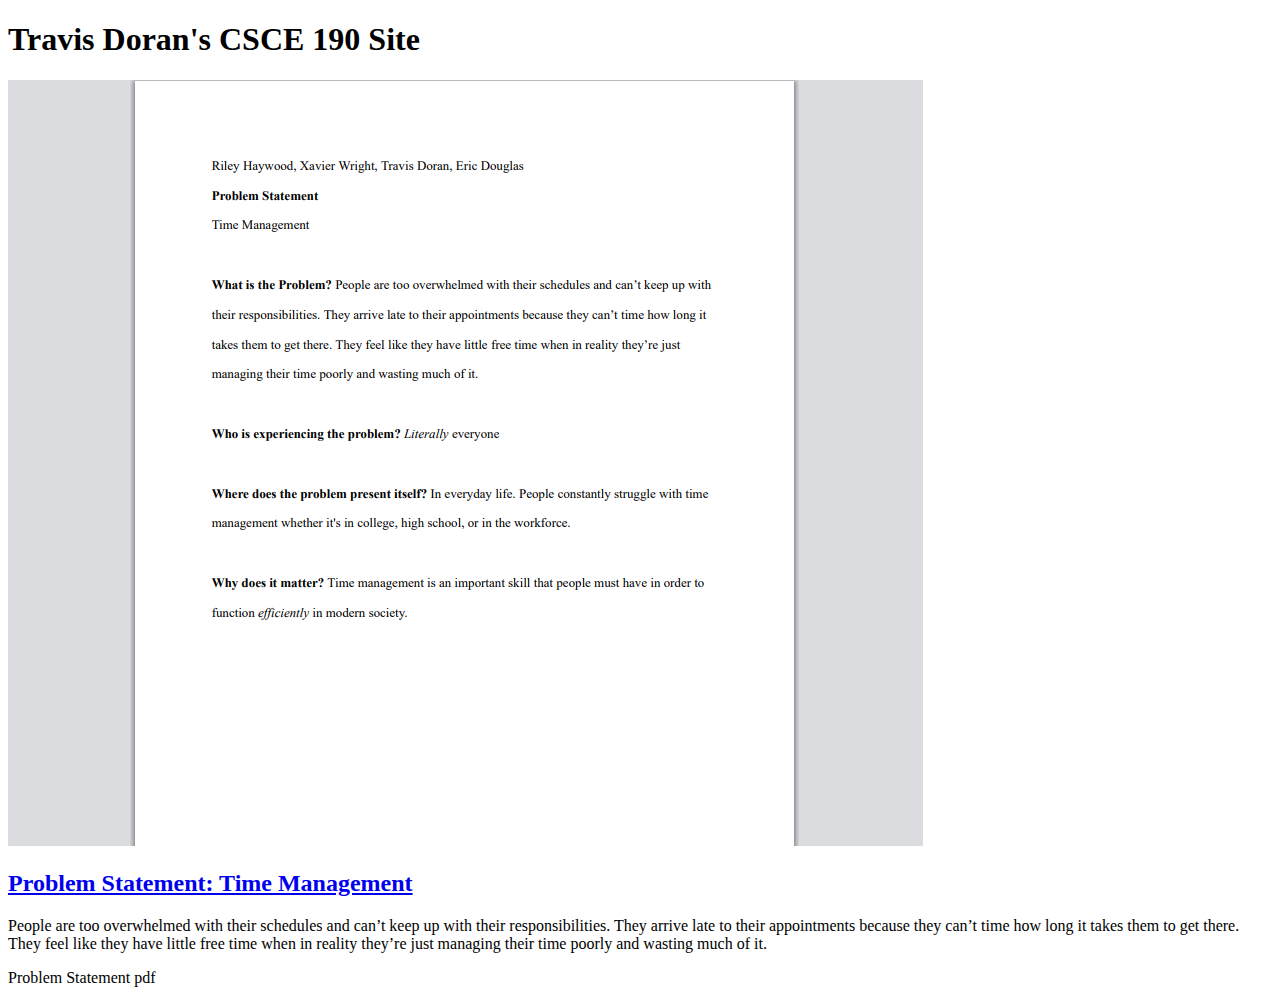
==== csce 190/index.html @ a17112df "Add files via upload" ====
<!DOCTYPE html>
<html>
    <head>
        <title>CSCE 190: Travis Doran</title>
    </head>
    <body>
        <h1>Travis Doran's CSCE 190 Site</h1>

        <section class="assignment">
            <a href="files/Problem Statement.pdf"><img src="images/problemstatementss.PNG"</a>
            <section class="ass-details">
                <a href="files/Problem Statement.pdf"><h2>Problem Statement: Time Management</h2></a>
                <p>People are too overwhelmed with their schedules and can’t keep up with their responsibilities. They arrive late to their appointments because they can’t time how long it takes them to get there. They feel like they have little free time when in reality they’re just managing their time poorly and wasting much of it.
                </p>
                Problem Statement pdf</a>
            </section>          
        </section>   
    </body>
</html>
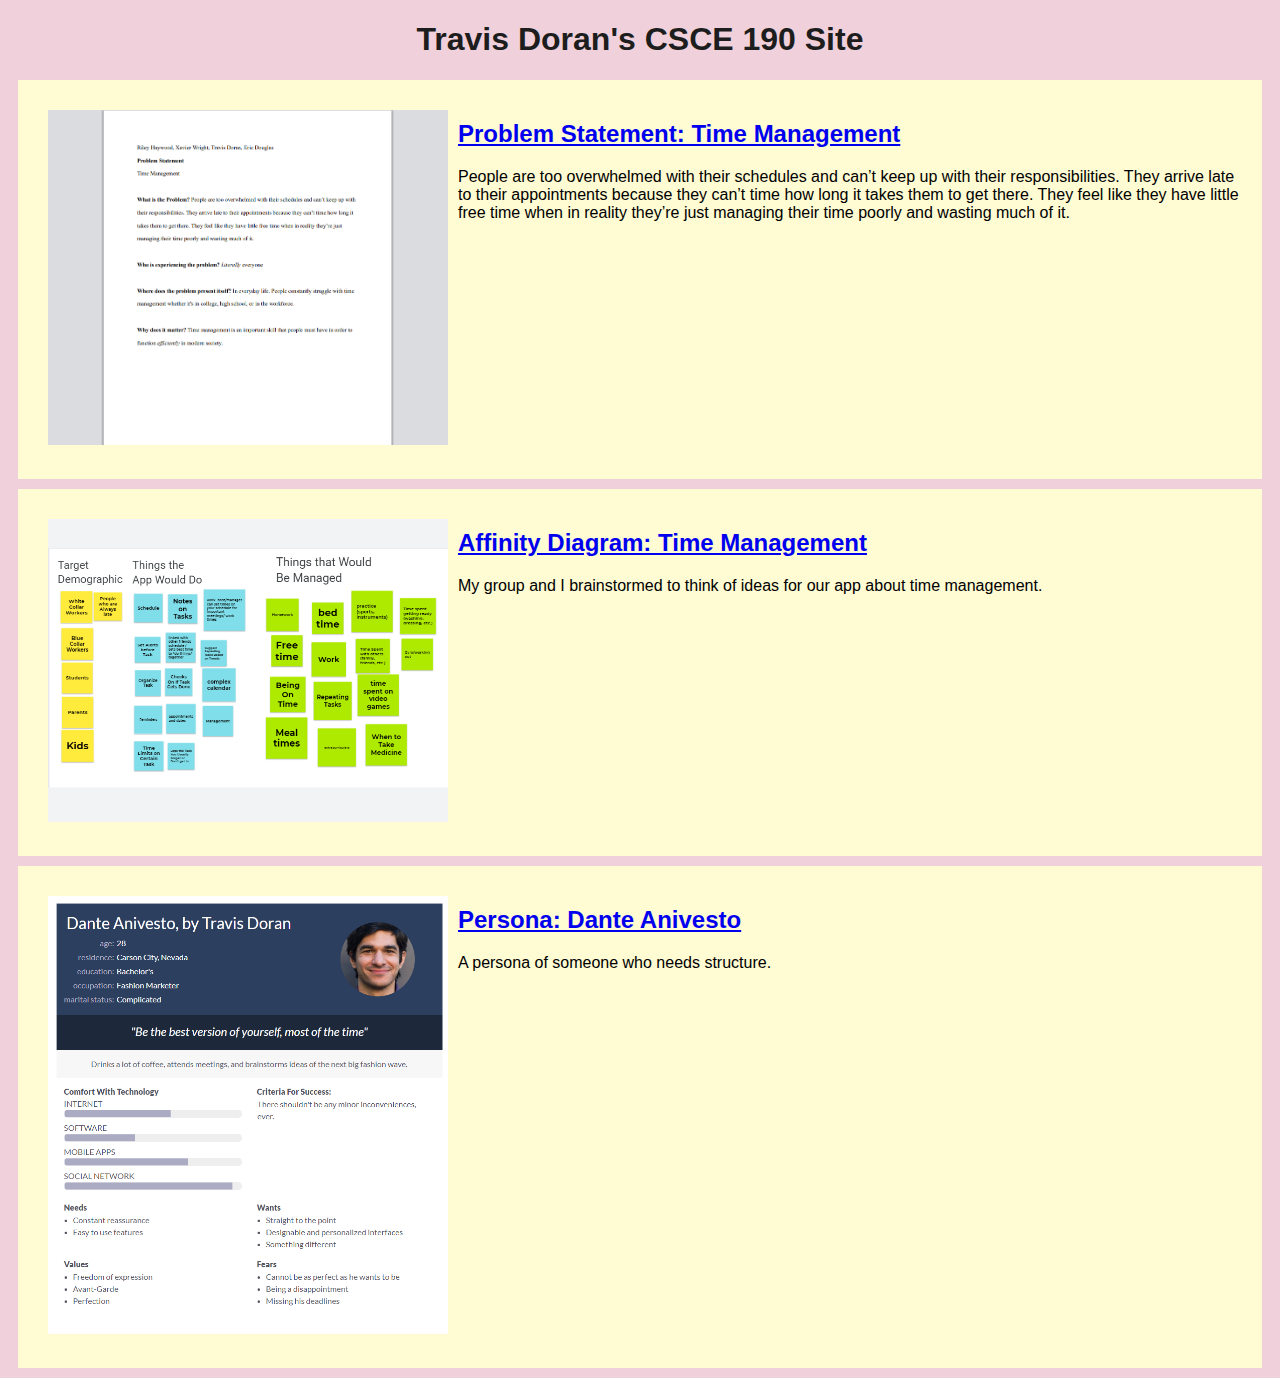
==== commit 353fff1f: "Add files via upload" ====
--- a/csce 190/index.html
+++ b/csce 190/index.html
@@ -2,17 +2,40 @@
 <html>
     <head>
         <title>CSCE 190: Travis Doran</title>
+        <link rel="stylesheet" href="styles.css">
     </head>
     <body>
         <h1>Travis Doran's CSCE 190 Site</h1>
-
+        
+        <!-- Problem Statement Assingment-->
         <section class="assignment">
-            <a href="files/Problem Statement.pdf"><img src="images/problemstatementss.PNG"</a>
+            <a href="files/Problem-Statement.pdf"><img src="images/Problem Statement.PNG"</a>
             <section class="ass-details">
-                <a href="files/Problem Statement.pdf"><h2>Problem Statement: Time Management</h2></a>
+                <a href="files/Problem-Statement.pdf"><h2>Problem Statement: Time Management</h2></a>
                 <p>People are too overwhelmed with their schedules and can’t keep up with their responsibilities. They arrive late to their appointments because they can’t time how long it takes them to get there. They feel like they have little free time when in reality they’re just managing their time poorly and wasting much of it.
                 </p>
-                Problem Statement pdf</a>
+            
+            </section>          
+        </section>  
+        
+        <!-- Affinity Diagram Assignment-->
+        <section class="assignment">
+            <a href="files/affinity-diagram.pdf"><img src="images/affinity-diagram.PNG"</a>
+            <section class="ass-details">
+                <a href="files/affinity-diagram.pdf"><h2>Affinity Diagram: Time Management</h2></a>
+                <p>My group and I brainstormed to think of ideas for our app about time management.
+                </p>
+            
+            </section>          
+        </section>   
+         <!-- Persona Assignment-->
+         <section class="assignment">
+            <a href="files/persona.pdf"><img src="images/persona.png"</a>
+            <section class="ass-details">
+                <a href="files/persona.pdf"><h2>Persona: Dante Anivesto</h2></a>
+                <p>A persona of someone who needs structure.
+                </p>
+            
             </section>          
         </section>   
     </body>
--- a/csce 190/styles.css
+++ b/csce 190/styles.css
@@ -0,0 +1,21 @@
+body {
+    background: rgb(240, 209, 219);
+    font-family:Arial, Arial, Helvetica, sans-serif; 
+}
+
+.assignment {
+    display:flex;
+    padding: 20px;
+    margin: 10px;
+    background:rgb(255, 251, 211)
+}
+
+.assignment img {
+    width:400px;
+    padding:10px;
+}
+
+h1 {
+    color: rgb(29, 29, 29);
+    text-align:center;
+}